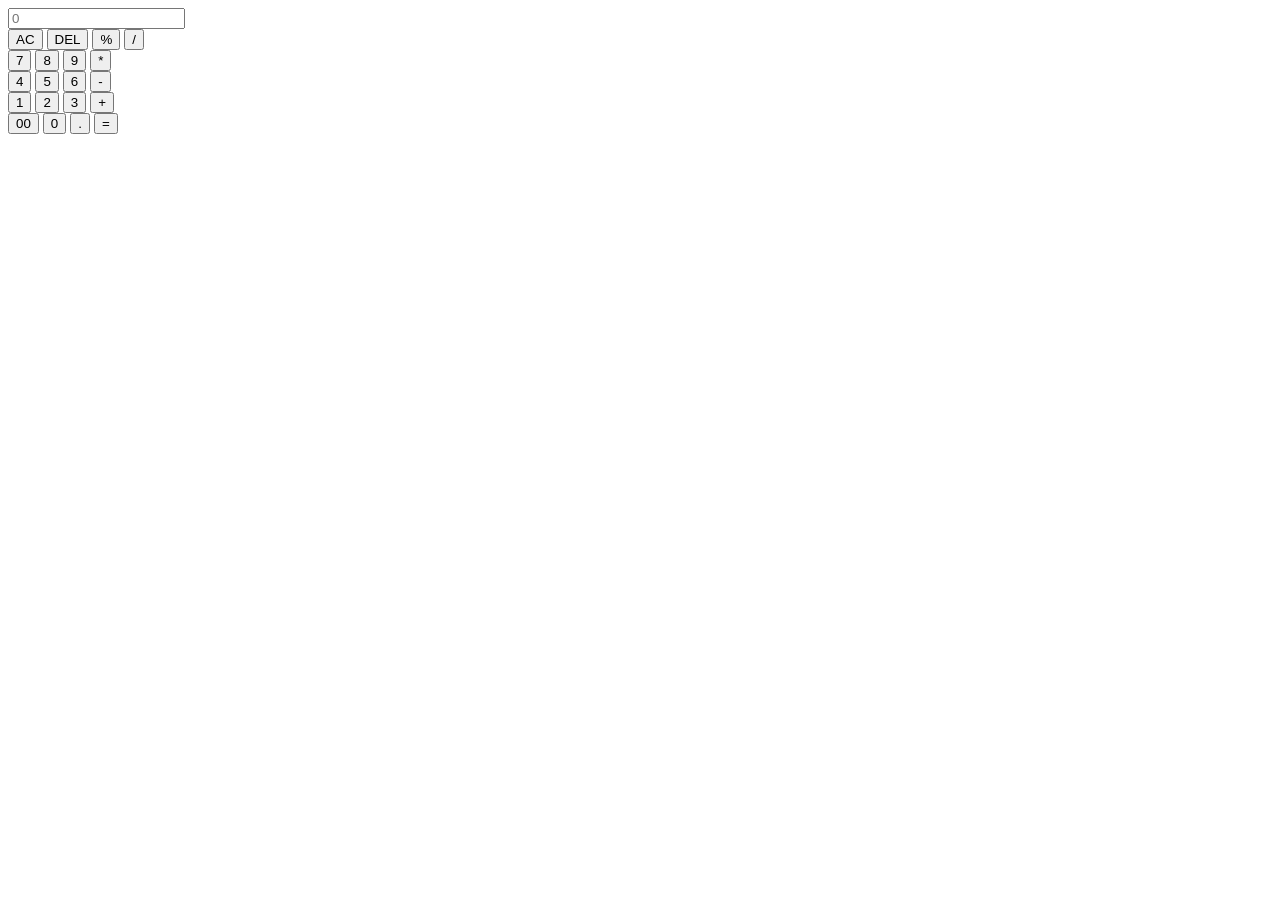
==== calculator/index.html @ ef8ae710 "HTML structure for calculator" ====
<!DOCTYPE html>
<html lang="en">
<head>
    <meta charset="UTF-8">
    <meta http-equiv="X-UA-Compatible" content="IE=edge">
    <meta name="viewport" content="width=device-width, initial-scale=1.0">
    <link rel="stylesheet" href="style.css">
    <title>Calculator</title>
</head>
<body>
    <div class="calculator">
        <input type="text" placeholder="0" id="inputBox">
        <div> 
            <button class="operator">AC</button>
            <button class="operator">DEL</button>
            <button class="operator">%</button>
            <button class="operator">/</button>
        </div>
        <div> 
            <button>7</button>
            <button>8</button>
            <button>9</button>
            <button class="operator">*</button>
        </div>
        <div> 
            <button>4</button>
            <button>5</button>
            <button>6</button>
            <button class="operator">-</button>
        </div>
        <div> 
            <button>1</button>
            <button>2</button>
            <button>3</button>
            <button class="operator">+</button>
        </div>
        <div> 
            <button>00</button>
            <button>0</button>
            <button>.</button>
            <button class="equalBtn">=</button>
        </div>
    </div>
    <script src="script.js"></script>
</body>
</html>
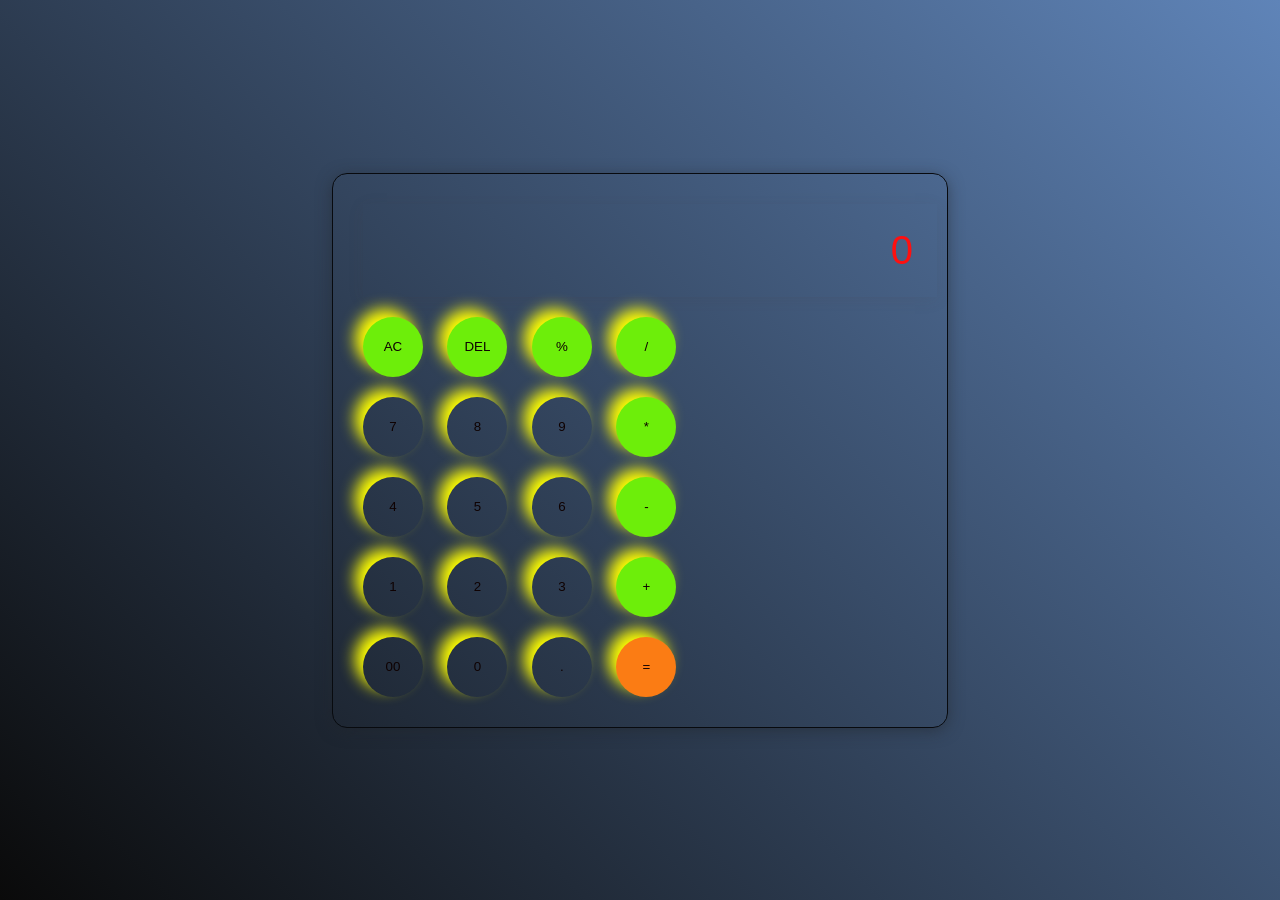
==== commit 031665dc: "task 2 calculator" ====
--- a/calculator/index.html
+++ b/calculator/index.html
@@ -44,4 +44,4 @@
     <script src="script.js"></script>
 </body>
 </html>
-        
+        
--- a/calculator/style.css
+++ b/calculator/style.css
@@ -0,0 +1,58 @@
+*{
+    margin:0;
+    padding:0;
+    box-sizing:border-box;
+    font-family: 'Poppins', sans-serif;
+}
+body{
+    width:100%;
+    height:100vh;
+    display:flex;
+    justify-content:center;
+    align-items:center;
+    background:linear-gradient(45deg,#0a0a0a,#5f84b8);
+}
+.calculator{
+    border:1px solid #080a0e;
+    padding:20px;
+    border-radius:15px;
+    background-color: transparent;
+    box-shadow:0px 3px 15px rgba(34, 37, 43, 0.5);
+
+}
+input{
+    width: 100%;
+    border:none;
+    padding:24px;
+    margin:10px;
+    background:transparent;
+    box-shadow: 0px 3px 15px rgba(83, 64, 64, 0.1);
+    font-size:40px;
+    text-align: right;
+    cursor:pointer;
+
+}
+input::placeholder{
+    color:#ff1010;
+    cursor: pointer;
+}
+button{
+    border:none;
+    width:60px;
+    height:60px;
+    margin:10px;
+    border-radius:50%;
+    background: transparent;
+    color:#0f0202;
+    font: size 20px;
+    box-shadow: -8px -8px 15px rgba(255,255.255,0.9);
+    cursor:pointer;
+}
+
+.equalBtn{
+    background-color:#fb7c14;
+}
+.operator{
+    background-color:#6dee0a;
+
+}
